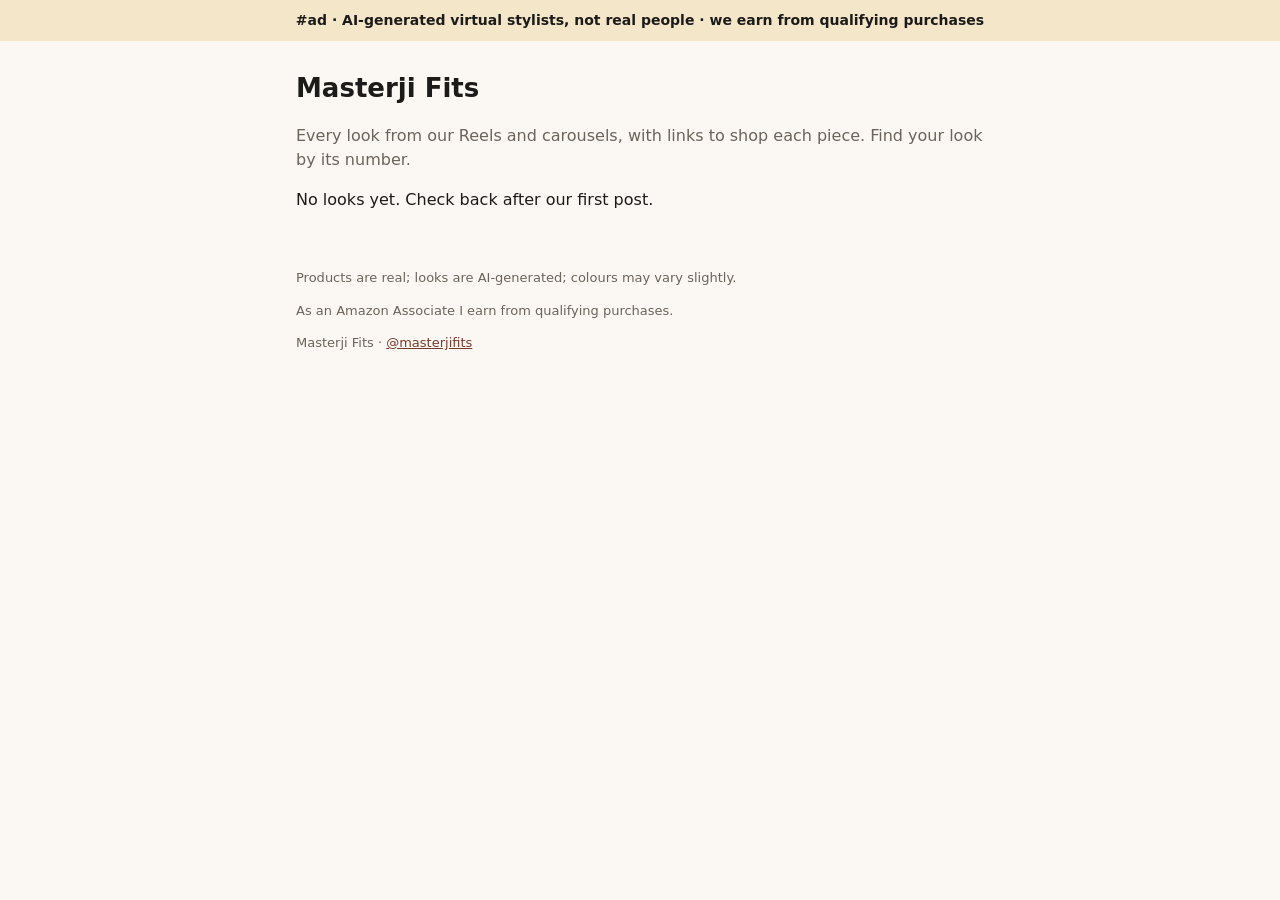
==== index.html @ bced0337 "Link hub: 0 look(s)" ====
<!doctype html>
<html lang="en-IN">
<head>
<meta charset="utf-8">
<meta name="viewport" content="width=device-width, initial-scale=1">
<title>Shop the looks · Masterji Fits</title>
<meta name="description" content="Shop the looks from Masterji Fits. #ad · AI-generated virtual stylists, not real people · we earn from qualifying purchases">
<link rel="stylesheet" href="style.css">
</head>
<body>
<header class="banner" role="note">
  <strong>#ad · AI-generated virtual stylists, not real people · we earn from qualifying purchases</strong>
</header>
<main>

<h1>Masterji Fits</h1>
<p class="lede">Every look from our Reels and carousels, with links to shop each piece. Find your look by its number.</p>

<p>No looks yet. Check back after our first post.</p>


</main>
<footer>
  <p>Products are real; looks are AI-generated; colours may vary slightly.</p>
  <p>As an Amazon Associate I earn from qualifying purchases.</p>
  <p>Masterji Fits · <a href="https://www.instagram.com/masterjifits/">@masterjifits</a></p>
</footer>
</body>
</html>
---- style.css ----
:root { --ink: #1d1b19; --muted: #6b645c; --paper: #fbf8f3; --line: #e6dfd4; --accent: #7a3b2e; --banner: #f3e6c9; }
@media (prefers-color-scheme: dark) {
  :root { --ink: #f1ece4; --muted: #b3aa9e; --paper: #171513; --line: #2e2a26; --accent: #e3a08f; --banner: #3a3122; }
}
* { box-sizing: border-box; }
body { margin: 0; font: 16px/1.5 system-ui, -apple-system, "Segoe UI", Roboto, sans-serif; color: var(--ink); background: var(--paper); }
.banner { position: sticky; top: 0; z-index: 1; padding: 10px 16px; background: var(--banner); text-align: center; font-size: 14px; }
main { max-width: 720px; margin: 0 auto; padding: 16px; }
h1 { font-size: 26px; margin: 12px 0; }
h2 { font-size: 18px; margin: 24px 0 8px; }
.lede, .back { color: var(--muted); }
a { color: var(--accent); }
.id { display: inline-block; font-weight: 700; margin-right: 6px; }
.grid { list-style: none; padding: 0; display: grid; grid-template-columns: repeat(auto-fill, minmax(150px, 1fr)); gap: 14px; }
.card { display: block; text-decoration: none; color: var(--ink); }
.card img, .hero { width: 100%; height: auto; border-radius: 10px; border: 1px solid var(--line); background: var(--line); }
.card .title { display: block; font-size: 14px; color: var(--muted); }
.products { list-style: none; padding: 0; margin: 0; }
.products li { display: grid; grid-template-columns: 1fr auto; gap: 2px 12px; padding: 12px 0; border-bottom: 1px solid var(--line); }
.who { grid-column: 1; font-size: 13px; color: var(--muted); text-transform: capitalize; }
.name { grid-column: 1; }
.shop { grid-column: 2; grid-row: 1 / span 2; align-self: center; padding: 8px 14px; border-radius: 999px; background: var(--accent); color: var(--paper); text-decoration: none; font-weight: 600; font-size: 14px; white-space: nowrap; }
footer { max-width: 720px; margin: 24px auto; padding: 0 16px 32px; font-size: 13px; color: var(--muted); }
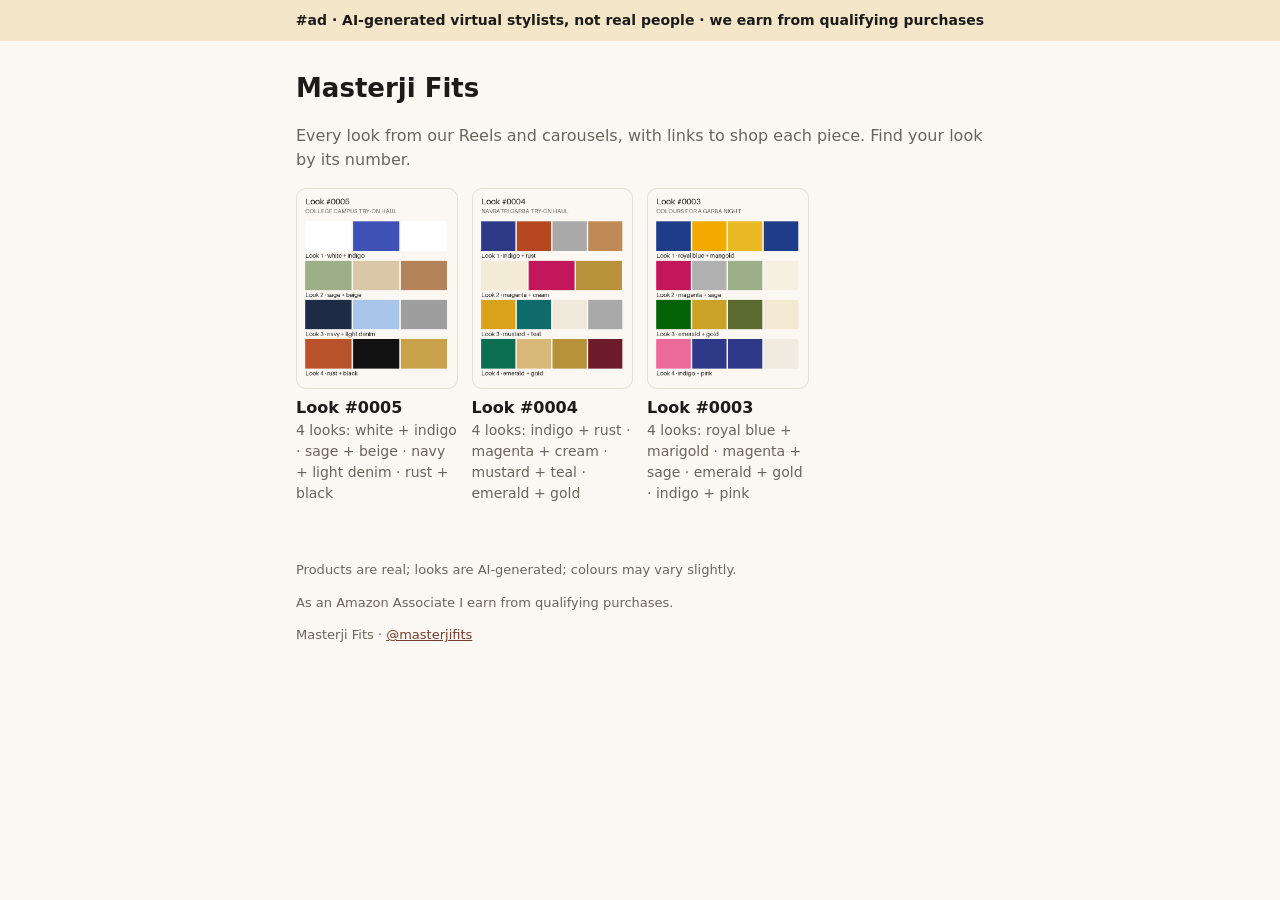
==== commit 18b96d61: "Link hub: 3 look(s)" ====
--- a/index.html
+++ b/index.html
@@ -16,7 +16,33 @@
 <h1>Masterji Fits</h1>
 <p class="lede">Every look from our Reels and carousels, with links to shop each piece. Find your look by its number.</p>
 
-<p>No looks yet. Check back after our first post.</p>
+<ul class="grid">
+
+  <li>
+    <a class="card" href="l/0005/">
+      <img src="l/0005/look.png" alt="Look #0005: 4 looks: white + indigo · sage + beige · navy + light denim · rust + black (AI-generated look)" loading="lazy" width="540" height="675">
+      <span class="id">Look #0005</span>
+      <span class="title">4 looks: white + indigo · sage + beige · navy + light denim · rust + black</span>
+    </a>
+  </li>
+
+  <li>
+    <a class="card" href="l/0004/">
+      <img src="l/0004/look.png" alt="Look #0004: 4 looks: indigo + rust · magenta + cream · mustard + teal · emerald + gold (AI-generated look)" loading="lazy" width="540" height="675">
+      <span class="id">Look #0004</span>
+      <span class="title">4 looks: indigo + rust · magenta + cream · mustard + teal · emerald + gold</span>
+    </a>
+  </li>
+
+  <li>
+    <a class="card" href="l/0003/">
+      <img src="l/0003/look.png" alt="Look #0003: 4 looks: royal blue + marigold · magenta + sage · emerald + gold · indigo + pink (AI-generated look)" loading="lazy" width="540" height="675">
+      <span class="id">Look #0003</span>
+      <span class="title">4 looks: royal blue + marigold · magenta + sage · emerald + gold · indigo + pink</span>
+    </a>
+  </li>
+
+</ul>
 
 
 </main>
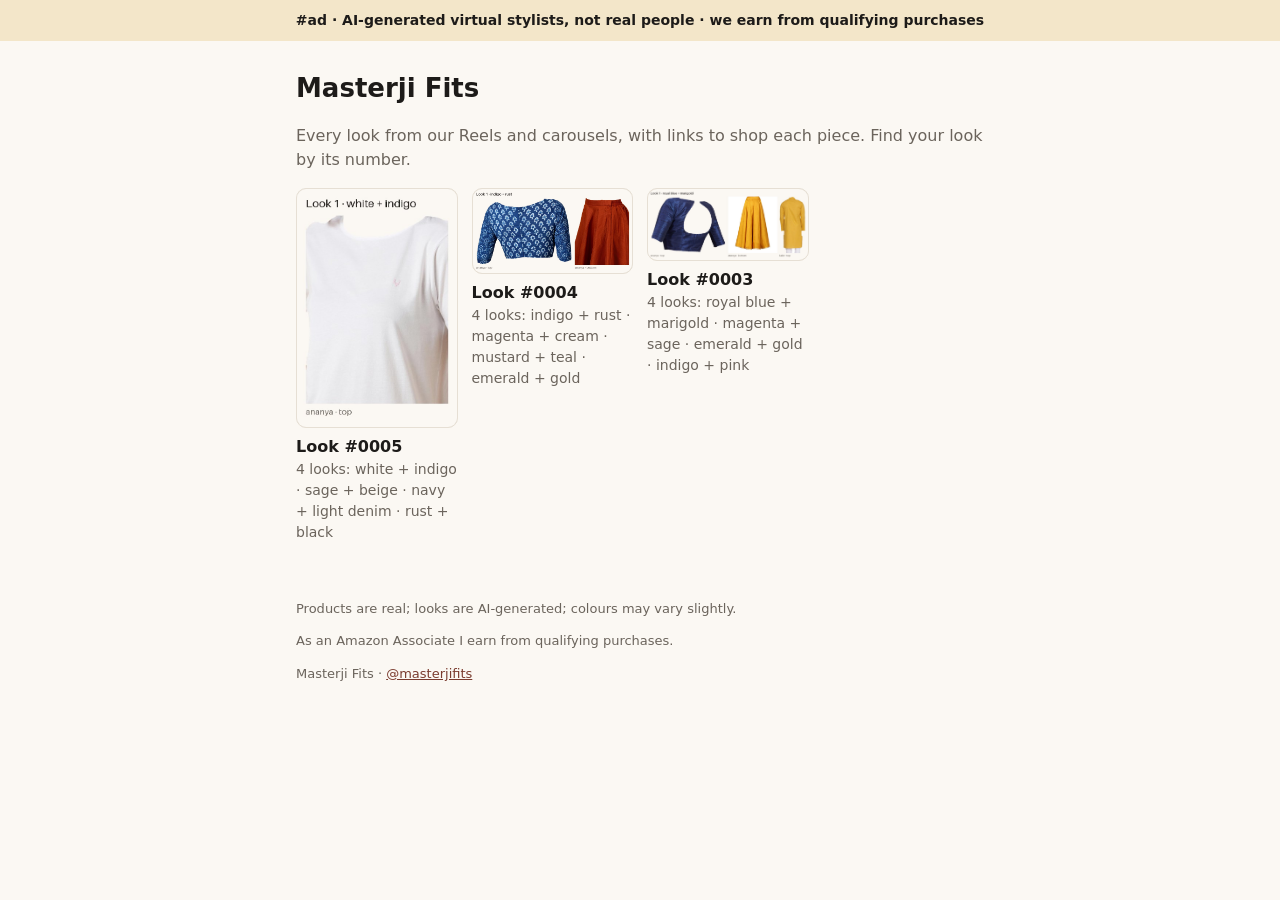
==== commit e9359489: "Link hub: 3 look(s)" ====
--- a/index.html
+++ b/index.html
@@ -20,7 +20,7 @@
 
   <li>
     <a class="card" href="l/0005/">
-      <img src="l/0005/look.png" alt="Look #0005: 4 looks: white + indigo · sage + beige · navy + light denim · rust + black (AI-generated look)" loading="lazy" width="540" height="675">
+      <img src="l/0005/look-1.jpg" alt="Look #0005: 4 looks: white + indigo · sage + beige · navy + light denim · rust + black" loading="lazy" width="540" height="675">
       <span class="id">Look #0005</span>
       <span class="title">4 looks: white + indigo · sage + beige · navy + light denim · rust + black</span>
     </a>
@@ -28,7 +28,7 @@
 
   <li>
     <a class="card" href="l/0004/">
-      <img src="l/0004/look.png" alt="Look #0004: 4 looks: indigo + rust · magenta + cream · mustard + teal · emerald + gold (AI-generated look)" loading="lazy" width="540" height="675">
+      <img src="l/0004/look-1.jpg" alt="Look #0004: 4 looks: indigo + rust · magenta + cream · mustard + teal · emerald + gold" loading="lazy" width="540" height="675">
       <span class="id">Look #0004</span>
       <span class="title">4 looks: indigo + rust · magenta + cream · mustard + teal · emerald + gold</span>
     </a>
@@ -36,7 +36,7 @@
 
   <li>
     <a class="card" href="l/0003/">
-      <img src="l/0003/look.png" alt="Look #0003: 4 looks: royal blue + marigold · magenta + sage · emerald + gold · indigo + pink (AI-generated look)" loading="lazy" width="540" height="675">
+      <img src="l/0003/look-1.jpg" alt="Look #0003: 4 looks: royal blue + marigold · magenta + sage · emerald + gold · indigo + pink" loading="lazy" width="540" height="675">
       <span class="id">Look #0003</span>
       <span class="title">4 looks: royal blue + marigold · magenta + sage · emerald + gold · indigo + pink</span>
     </a>
--- a/style.css
+++ b/style.css
@@ -21,3 +21,8 @@
 .name { grid-column: 1; }
 .shop { grid-column: 2; grid-row: 1 / span 2; align-self: center; padding: 8px 14px; border-radius: 999px; background: var(--accent); color: var(--paper); text-decoration: none; font-weight: 600; font-size: 14px; white-space: nowrap; }
 footer { max-width: 720px; margin: 24px auto; padding: 0 16px 32px; font-size: 13px; color: var(--muted); }
+.board { width: 100%; height: auto; border-radius: 10px; border: 1px solid var(--line); background: #fbf8f3; margin: 4px 0 8px; }
+.products li.has-thumb { grid-template-columns: 72px 1fr auto; }
+.products li.has-thumb .thumb { grid-column: 1; grid-row: 1 / span 2; width: 72px; height: 90px; object-fit: contain; background: #fbf8f3; border-radius: 6px; }
+.products li.has-thumb .who, .products li.has-thumb .name { grid-column: 2; }
+.products li.has-thumb .shop { grid-column: 3; }
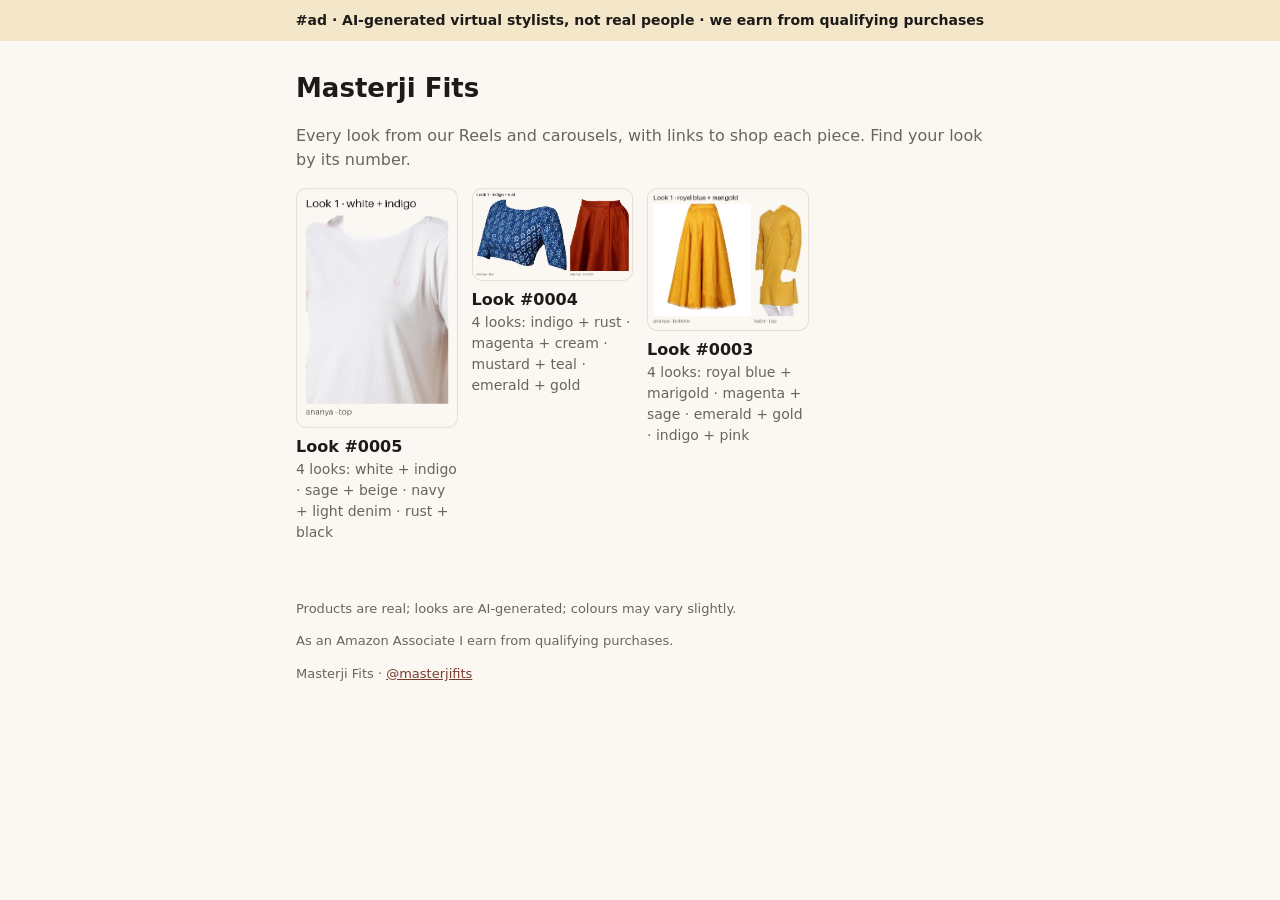
==== commit bd7eea9e: "Link hub: 3 look(s)" ====
--- a/index.html
+++ b/index.html
@@ -3,6 +3,9 @@
 <head>
 <meta charset="utf-8">
 <meta name="viewport" content="width=device-width, initial-scale=1">
+
+<meta name="cuelinks-verification" content="VERIFY-CL-1U1YEVKZ">
+
 <title>Shop the looks · Masterji Fits</title>
 <meta name="description" content="Shop the looks from Masterji Fits. #ad · AI-generated virtual stylists, not real people · we earn from qualifying purchases">
 <link rel="stylesheet" href="style.css">
